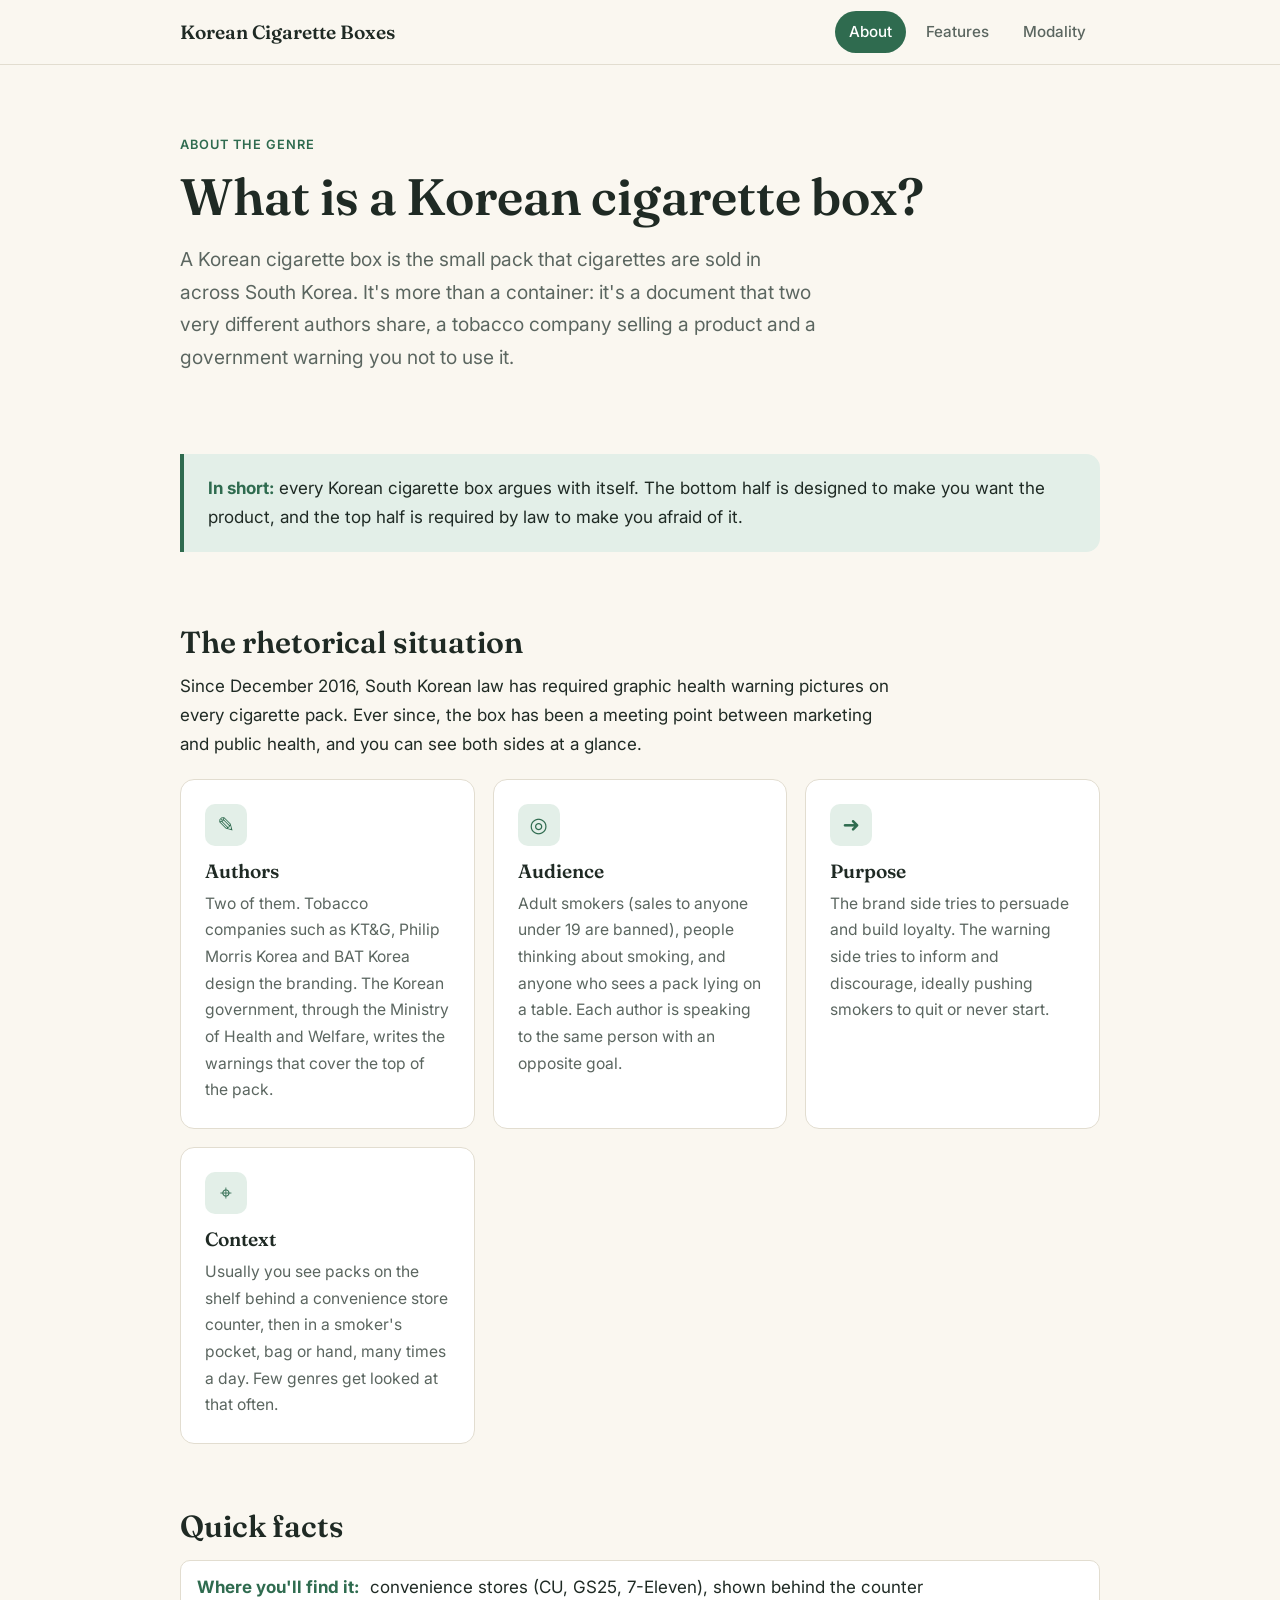
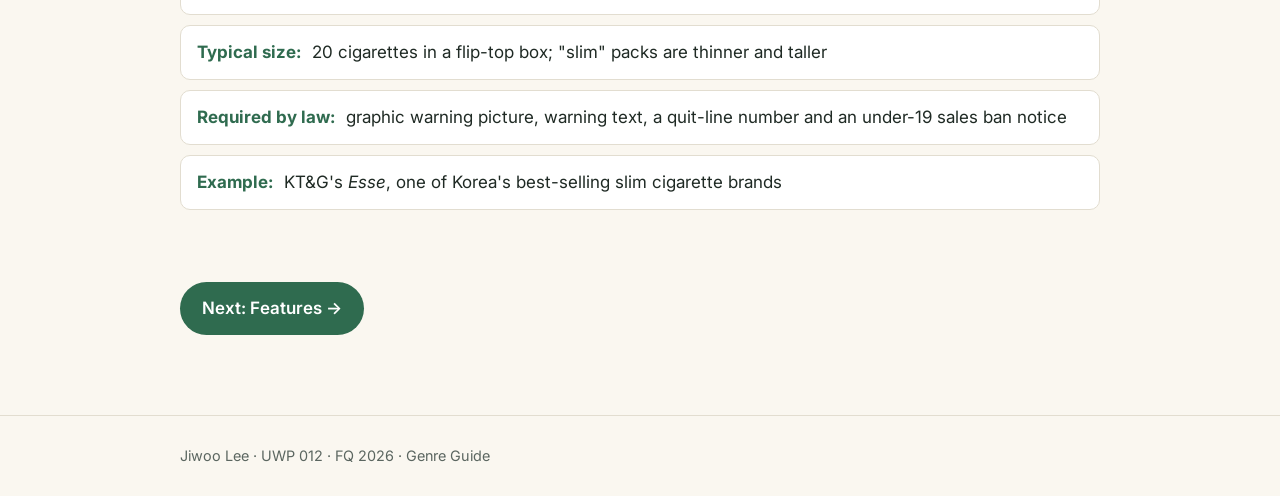
==== index.html @ 539845b2 "Add Korean Cigarette Boxes genre guide (About, Features, Modality) Co-Authored-By: Claude Opus 5.5 <" ====
<!DOCTYPE html>
<html lang="en">
<head>
  <meta charset="UTF-8">
  <meta name="viewport" content="width=device-width, initial-scale=1.0">
  <title>About | Korean Cigarette Boxes Genre Guide</title>
  <link rel="preconnect" href="https://fonts.googleapis.com">
  <link rel="preconnect" href="https://fonts.gstatic.com" crossorigin>
  <link href="https://fonts.googleapis.com/css2?family=Fraunces:opsz,wght@9..144,600&family=Inter:wght@400;500;600&display=swap" rel="stylesheet">
  <link rel="stylesheet" href="styles.css">
</head>
<body>
  <header class="site-header">
    <nav class="container nav">
      <a class="brand" href="index.html">Korean Cigarette Boxes</a>
      <ul class="nav-links">
        <li><a href="index.html" aria-current="page">About</a></li>
        <li><a href="features.html">Features</a></li>
        <li><a href="modality.html">Modality</a></li>
      </ul>
    </nav>
  </header>

  <main>
    <section class="page-hero">
      <div class="container">
        <span class="eyebrow">About the genre</span>
        <h1>What is a Korean cigarette box?</h1>
        <p class="lead">A Korean cigarette box is the small pack that cigarettes are sold in across South Korea. It's more than a container: it's a document that two very different authors share, a tobacco company selling a product and a government warning you not to use it.</p>
      </div>
    </section>

    <section class="section">
      <div class="container">
        <div class="callout">
          <strong>In short:</strong> every Korean cigarette box argues with itself. The bottom half is designed to make you want the product, and the top half is required by law to make you afraid of it.
        </div>
      </div>
    </section>

    <section class="section">
      <div class="container">
        <h2>The rhetorical situation</h2>
        <p>Since December 2016, South Korean law has required graphic health warning pictures on every cigarette pack. Ever since, the box has been a meeting point between marketing and public health, and you can see both sides at a glance.</p>
        <div class="grid">
          <article class="card">
            <div class="icon">✎</div>
            <h3>Authors</h3>
            <p>Two of them. Tobacco companies such as KT&amp;G, Philip Morris Korea and BAT Korea design the branding. The Korean government, through the Ministry of Health and Welfare, writes the warnings that cover the top of the pack.</p>
          </article>
          <article class="card">
            <div class="icon">◎</div>
            <h3>Audience</h3>
            <p>Adult smokers (sales to anyone under 19 are banned), people thinking about smoking, and anyone who sees a pack lying on a table. Each author is speaking to the same person with an opposite goal.</p>
          </article>
          <article class="card">
            <div class="icon">➜</div>
            <h3>Purpose</h3>
            <p>The brand side tries to persuade and build loyalty. The warning side tries to inform and discourage, ideally pushing smokers to quit or never start.</p>
          </article>
          <article class="card">
            <div class="icon">⌖</div>
            <h3>Context</h3>
            <p>Usually you see packs on the shelf behind a convenience store counter, then in a smoker's pocket, bag or hand, many times a day. Few genres get looked at that often.</p>
          </article>
        </div>
      </div>
    </section>

    <section class="section">
      <div class="container">
        <h2>Quick facts</h2>
        <ul class="facts">
          <li><strong>Where you'll find it:</strong> convenience stores (CU, GS25, 7-Eleven), shown behind the counter</li>
          <li><strong>Typical size:</strong> 20 cigarettes in a flip-top box; "slim" packs are thinner and taller</li>
          <li><strong>Required by law:</strong> graphic warning picture, warning text, a quit-line number and an under-19 sales ban notice</li>
          <li><strong>Example:</strong> KT&amp;G's <em>Esse</em>, one of Korea's best-selling slim cigarette brands</li>
        </ul>
      </div>
    </section>

    <section class="section">
      <div class="container">
        <a class="next" href="features.html">Next: Features →</a>
      </div>
    </section>
  </main>

  <footer class="site-footer">
    <div class="container">
      <p>Jiwoo Lee · UWP 012 · FQ 2026 · Genre Guide</p>
    </div>
  </footer>
</body>
</html>
---- styles.css ----
/* ===== Genre Guide — shared styles ===== */
:root {
  --paper: #faf7f0;
  --surface: #ffffff;
  --ink: #1f2a24;
  --muted: #5b6660;
  --accent: #2f6b4f;
  --accent-soft: #e3efe8;
  --line: #e2ddd0;
  --radius: 14px;
  --max: 960px;
  --font-head: "Fraunces", Georgia, serif;
  --font-body: "Inter", system-ui, -apple-system, sans-serif;
}

* { box-sizing: border-box; margin: 0; padding: 0; }

html { scroll-behavior: smooth; }

body {
  background: var(--paper);
  color: var(--ink);
  font-family: var(--font-body);
  font-size: 1.0625rem;
  line-height: 1.7;
}

img { max-width: 100%; display: block; }
a { color: var(--accent); }

.container {
  width: 100%;
  max-width: var(--max);
  margin: 0 auto;
  padding: 0 20px;
}

/* ----- Header / nav ----- */
.site-header {
  position: sticky;
  top: 0;
  z-index: 10;
  background: rgba(250, 247, 240, 0.92);
  backdrop-filter: blur(8px);
  border-bottom: 1px solid var(--line);
}

.nav {
  display: flex;
  align-items: center;
  justify-content: space-between;
  gap: 16px;
  min-height: 64px;
}

.brand {
  font-family: var(--font-head);
  font-weight: 600;
  font-size: 1.2rem;
  color: var(--ink);
  text-decoration: none;
}

.nav-links {
  display: flex;
  gap: 6px;
  list-style: none;
}

.nav-links a {
  display: block;
  padding: 8px 14px;
  border-radius: 999px;
  color: var(--muted);
  text-decoration: none;
  font-weight: 500;
  font-size: 0.95rem;
}

.nav-links a:hover { color: var(--ink); background: var(--accent-soft); }

.nav-links a[aria-current="page"] {
  color: #fff;
  background: var(--accent);
}

/* ----- Page hero ----- */
.page-hero {
  padding: 64px 0 40px;
}

.eyebrow {
  display: inline-block;
  font-size: 0.8rem;
  font-weight: 600;
  letter-spacing: 0.08em;
  text-transform: uppercase;
  color: var(--accent);
  margin-bottom: 10px;
}

h1, h2, h3 {
  font-family: var(--font-head);
  line-height: 1.2;
  font-weight: 600;
}

h1 { font-size: clamp(2.2rem, 5vw, 3.2rem); margin-bottom: 16px; }
h2 { font-size: clamp(1.5rem, 3vw, 1.9rem); margin-bottom: 12px; }
h3 { font-size: 1.2rem; margin-bottom: 8px; }

.lead {
  font-size: 1.2rem;
  color: var(--muted);
  max-width: 640px;
}

/* ----- Sections ----- */
.section { padding: 32px 0; }
.section p + p { margin-top: 12px; }
.section > .container > p { max-width: 720px; }

/* Key-takeaway callout */
.callout {
  background: var(--accent-soft);
  border-left: 4px solid var(--accent);
  border-radius: 0 var(--radius) var(--radius) 0;
  padding: 20px 24px;
  margin: 8px 0;
}

.callout strong { color: var(--accent); }

/* Card grid */
.grid {
  display: grid;
  grid-template-columns: repeat(auto-fit, minmax(240px, 1fr));
  gap: 18px;
  margin-top: 20px;
}

.card {
  background: var(--surface);
  border: 1px solid var(--line);
  border-radius: var(--radius);
  padding: 24px;
}

.card .icon {
  width: 42px;
  height: 42px;
  border-radius: 10px;
  background: var(--accent-soft);
  color: var(--accent);
  display: grid;
  place-items: center;
  font-size: 1.3rem;
  margin-bottom: 14px;
}

.card p { color: var(--muted); font-size: 0.98rem; }

/* Quick-facts list */
.facts {
  list-style: none;
  display: grid;
  gap: 10px;
  margin-top: 16px;
}

.facts li {
  background: var(--surface);
  border: 1px solid var(--line);
  border-radius: 10px;
  padding: 12px 16px;
}

.facts li strong { color: var(--accent); margin-right: 6px; }

/* Next-page link */
.next {
  display: inline-flex;
  align-items: center;
  gap: 8px;
  margin-top: 8px;
  padding: 12px 22px;
  border-radius: 999px;
  background: var(--accent);
  color: #fff;
  text-decoration: none;
  font-weight: 600;
}

.next:hover { filter: brightness(1.1); }

/* ----- Footer ----- */
.site-footer {
  margin-top: 48px;
  border-top: 1px solid var(--line);
  padding: 28px 0;
  color: var(--muted);
  font-size: 0.9rem;
}

/* ----- Mobile ----- */
@media (max-width: 600px) {
  .nav { flex-direction: column; align-items: flex-start; padding: 12px 0; gap: 8px; }
  .nav-links a { padding: 6px 12px; }
  .page-hero { padding: 40px 0 24px; }
}
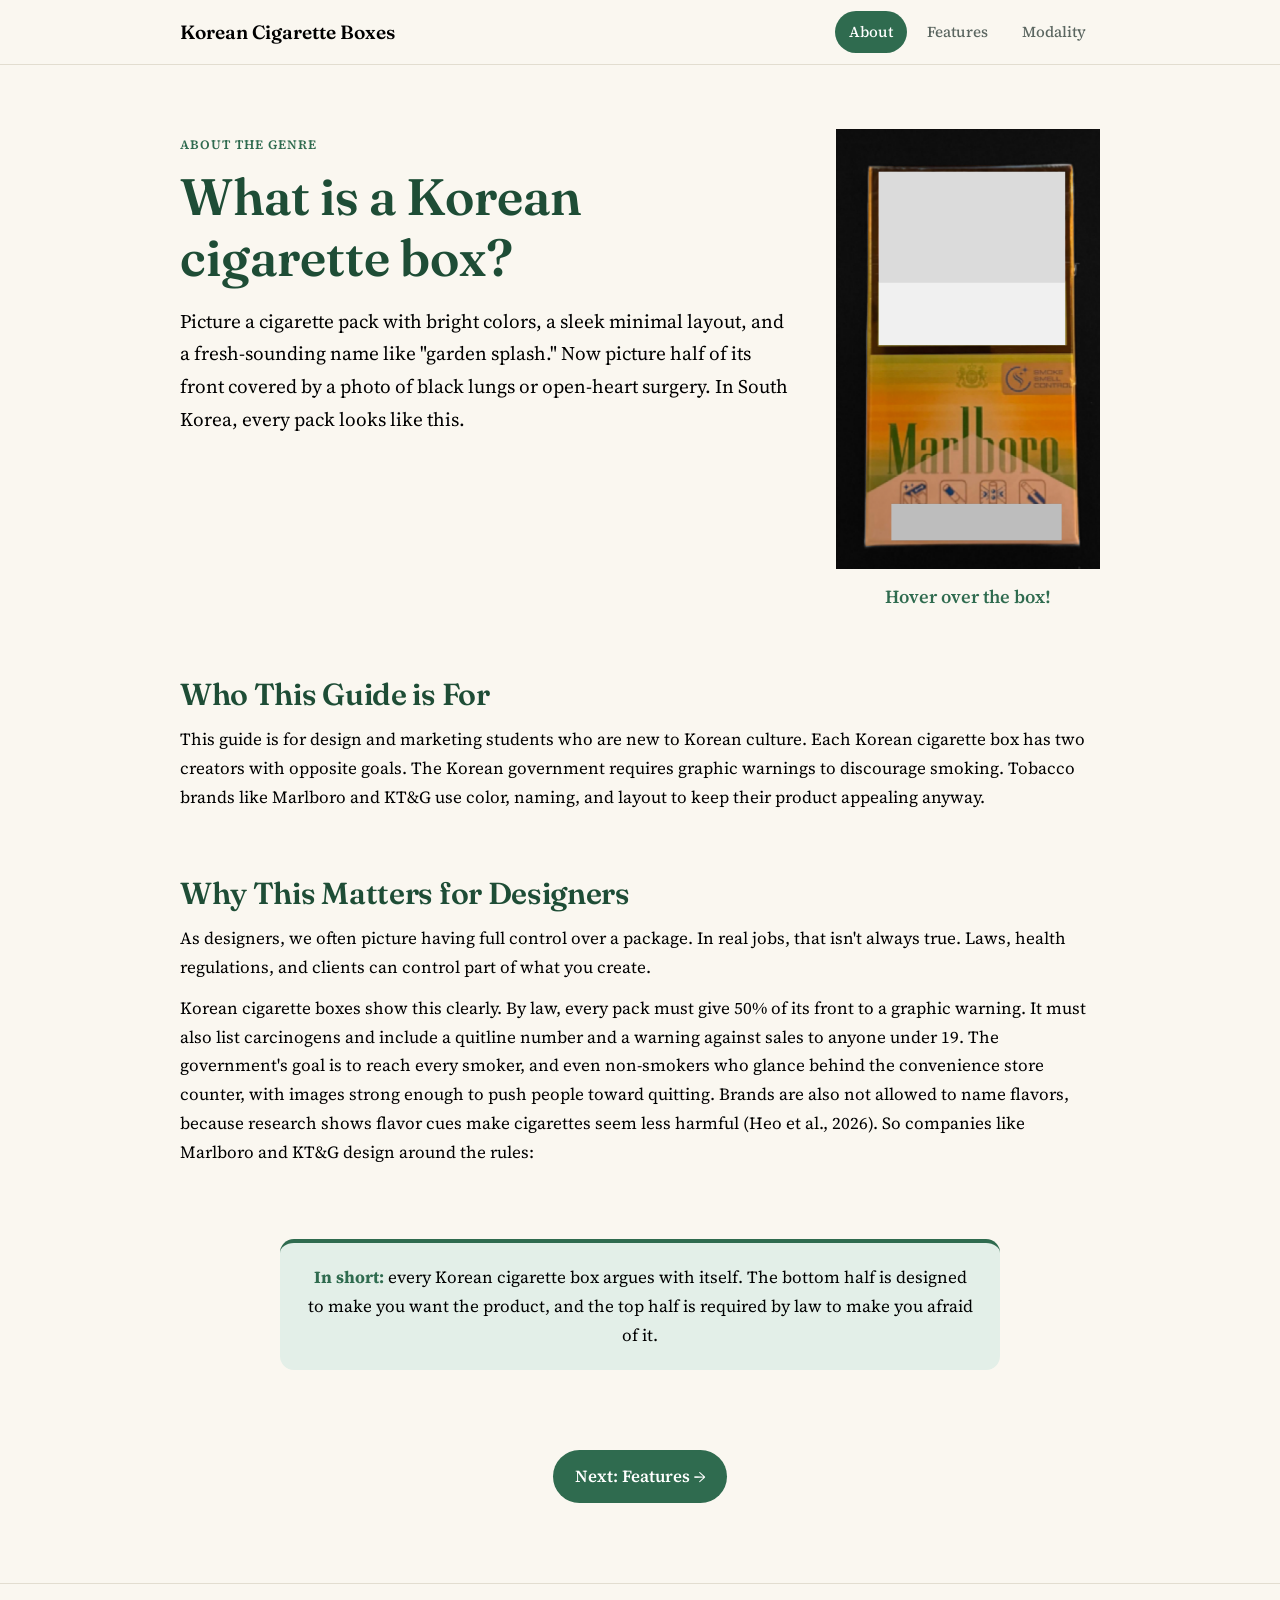
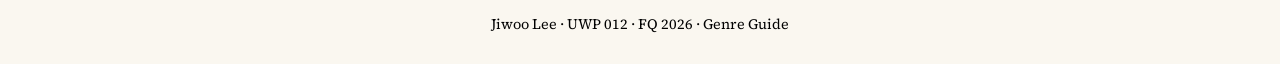
==== commit 2de85b2d: "Redesign home page with interactive cigarette box and new intro copy - Add intro, "Who This Guide is" ====
--- a/index.html
+++ b/index.html
@@ -6,7 +6,7 @@
   <title>About | Korean Cigarette Boxes Genre Guide</title>
   <link rel="preconnect" href="https://fonts.googleapis.com">
   <link rel="preconnect" href="https://fonts.gstatic.com" crossorigin>
-  <link href="https://fonts.googleapis.com/css2?family=Fraunces:opsz,wght@9..144,600&family=Inter:wght@400;500;600&display=swap" rel="stylesheet">
+  <link href="https://fonts.googleapis.com/css2?family=Fraunces:opsz,wght@9..144,600&family=Source+Serif+4:opsz,wght@8..60,400;8..60,600&display=swap" rel="stylesheet">
   <link rel="stylesheet" href="styles.css">
 </head>
 <body>
@@ -23,10 +23,37 @@
 
   <main>
     <section class="page-hero">
+      <div class="container hero-left hero-split">
+        <div class="hero-text">
+          <span class="eyebrow">About the genre</span>
+          <h1 class="text-left narrow">What is a Korean cigarette box?</h1>
+          <p class="lead text-left">Picture a cigarette pack with bright colors, a sleek minimal layout, and a fresh-sounding name like "garden splash." Now picture half of its front covered by a photo of black lungs or open-heart surgery. In South Korea, every pack looks like this.</p>
+        </div>
+        <div class="reveal-wrap">
+        <figure class="reveal">
+          <img class="reveal-base" src="images/blank-cigarette-box.png" alt="Black-and-white photo of a Marlboro cigarette pack with its warning image, warning text and bottom text left blank. Hover over a blank area to reveal the original." width="1439" height="2402">
+          <img class="reveal-spot spot-box" src="images/original-cigarette-box.png" alt="The pack's original color design: a green and orange Marlboro box with a dark border around the warning" tabindex="0">
+          <img class="reveal-spot spot-graphic" src="images/original-cigarette-box.png" alt="Graphic warning photo: a baby being bottle-fed a bottle full of cigarette butts" tabindex="0">
+          <img class="reveal-spot spot-warning" src="images/original-cigarette-box.png" alt="Korean warning text: sale to minors under 19 prohibited; tobacco smoke contains carcinogens naphthylamine, nickel, benzene, vinyl chloride, arsenic and cadmium; quitline 1544-9030" tabindex="0">
+          <img class="reveal-spot spot-bottom" src="images/original-cigarette-box.png" alt="Original Korean text describing the pack's smell-control features" tabindex="0">
+        </figure>
+        <p class="reveal-hint">Hover over the box!</p>
+        </div>
+      </div>
+    </section>
+
+    <section class="section">
       <div class="container">
-        <span class="eyebrow">About the genre</span>
-        <h1>What is a Korean cigarette box?</h1>
-        <p class="lead">A Korean cigarette box is the small pack that cigarettes are sold in across South Korea. It's more than a container: it's a document that two very different authors share, a tobacco company selling a product and a government warning you not to use it.</p>
+        <h2>Who This Guide is For</h2>
+        <p>This guide is for design and marketing students who are new to Korean culture. Each Korean cigarette box has two creators with opposite goals. The Korean government requires graphic warnings to discourage smoking. Tobacco brands like Marlboro and KT&amp;G use color, naming, and layout to keep their product appealing anyway.</p>
+      </div>
+    </section>
+
+    <section class="section">
+      <div class="container">
+        <h2>Why This Matters for Designers</h2>
+        <p>As designers, we often picture having full control over a package. In real jobs, that isn't always true. Laws, health regulations, and clients can control part of what you create.</p>
+        <p>Korean cigarette boxes show this clearly. By law, every pack must give 50% of its front to a graphic warning. It must also list carcinogens and include a quitline number and a warning against sales to anyone under 19. The government's goal is to reach every smoker, and even non-smokers who glance behind the convenience store counter, with images strong enough to push people toward quitting. Brands are also not allowed to name flavors, because research shows flavor cues make cigarettes seem less harmful (Heo et al., 2026). So companies like Marlboro and KT&amp;G design around the rules:</p>
       </div>
     </section>
 
@@ -35,47 +62,6 @@
         <div class="callout">
           <strong>In short:</strong> every Korean cigarette box argues with itself. The bottom half is designed to make you want the product, and the top half is required by law to make you afraid of it.
         </div>
-      </div>
-    </section>
-
-    <section class="section">
-      <div class="container">
-        <h2>The rhetorical situation</h2>
-        <p>Since December 2016, South Korean law has required graphic health warning pictures on every cigarette pack. Ever since, the box has been a meeting point between marketing and public health, and you can see both sides at a glance.</p>
-        <div class="grid">
-          <article class="card">
-            <div class="icon">✎</div>
-            <h3>Authors</h3>
-            <p>Two of them. Tobacco companies such as KT&amp;G, Philip Morris Korea and BAT Korea design the branding. The Korean government, through the Ministry of Health and Welfare, writes the warnings that cover the top of the pack.</p>
-          </article>
-          <article class="card">
-            <div class="icon">◎</div>
-            <h3>Audience</h3>
-            <p>Adult smokers (sales to anyone under 19 are banned), people thinking about smoking, and anyone who sees a pack lying on a table. Each author is speaking to the same person with an opposite goal.</p>
-          </article>
-          <article class="card">
-            <div class="icon">➜</div>
-            <h3>Purpose</h3>
-            <p>The brand side tries to persuade and build loyalty. The warning side tries to inform and discourage, ideally pushing smokers to quit or never start.</p>
-          </article>
-          <article class="card">
-            <div class="icon">⌖</div>
-            <h3>Context</h3>
-            <p>Usually you see packs on the shelf behind a convenience store counter, then in a smoker's pocket, bag or hand, many times a day. Few genres get looked at that often.</p>
-          </article>
-        </div>
-      </div>
-    </section>
-
-    <section class="section">
-      <div class="container">
-        <h2>Quick facts</h2>
-        <ul class="facts">
-          <li><strong>Where you'll find it:</strong> convenience stores (CU, GS25, 7-Eleven), shown behind the counter</li>
-          <li><strong>Typical size:</strong> 20 cigarettes in a flip-top box; "slim" packs are thinner and taller</li>
-          <li><strong>Required by law:</strong> graphic warning picture, warning text, a quit-line number and an under-19 sales ban notice</li>
-          <li><strong>Example:</strong> KT&amp;G's <em>Esse</em>, one of Korea's best-selling slim cigarette brands</li>
-        </ul>
       </div>
     </section>
 
@@ -91,5 +77,94 @@
       <p>Jiwoo Lee · UWP 012 · FQ 2026 · Genre Guide</p>
     </div>
   </footer>
+
+  <!-- Pretend cursor: browsers can't move the real mouse, so this one glides to the box -->
+  <svg class="ghost-cursor" viewBox="0 0 24 24" aria-hidden="true">
+    <path d="M4 2 L4 20 L9 15.5 L12.5 22.5 L15.5 21 L12 14 L19 14 Z" fill="#000" stroke="#fff" stroke-width="1.5" stroke-linejoin="round"/>
+  </svg>
+
+  <script>
+    (function () {
+      var heroText = document.querySelector('.hero-text');
+      var reveal = document.querySelector('.reveal');
+      var cursor = document.querySelector('.ghost-cursor');
+      if (!heroText || !reveal || !cursor) return;
+
+      // ---- Idle auto-tour: light up each part of the box, top to bottom, ~1s each ----
+      var tour = ['.spot-graphic', '.spot-warning', '.spot-box', '.spot-bottom']
+        .map(function (s) { return reveal.querySelector(s); });
+      var tourStep = 0, tourTimer = null, idleTimer = null;
+      var IDLE_DELAY = 2500; // wait this long after the visitor stops hovering
+
+      function clearTour() { tour.forEach(function (el) { el.classList.remove('auto-on'); }); }
+      function tick() {
+        clearTour();
+        tour[tourStep].classList.add('auto-on');
+        tourStep = (tourStep + 1) % tour.length;
+      }
+      function startTour() {
+        if (tourTimer) return;
+        tourStep = 0;
+        reveal.classList.add('touring');
+        tick();
+        tourTimer = setInterval(tick, 750);
+      }
+      function stopTour() {
+        clearInterval(tourTimer); tourTimer = null;
+        clearTimeout(idleTimer); idleTimer = null;
+        reveal.classList.remove('touring');
+        clearTour();
+      }
+      function resumeTourLater(ms) {
+        clearTimeout(idleTimer);
+        idleTimer = setTimeout(startTour, ms || IDLE_DELAY);
+      }
+
+      // A real hover, tap or keyboard focus takes over from the tour
+      reveal.addEventListener('mouseenter', stopTour);
+      reveal.addEventListener('mouseleave', function () { resumeTourLater(); });
+      reveal.addEventListener('touchstart', function () { stopTour(); resumeTourLater(6000); }, { passive: true });
+      reveal.addEventListener('focusin', stopTour);
+      reveal.addEventListener('focusout', function () { resumeTourLater(); });
+
+      startTour();
+
+      // ---- Click the intro text: pretend cursor glides to the graphic photo ----
+      var timers = [];
+      function later(fn, ms) { timers.push(setTimeout(fn, ms)); }
+      function moveTo(x, y) { cursor.style.transform = 'translate(' + x + 'px,' + y + 'px)'; }
+
+      heroText.addEventListener('click', function (e) {
+        timers.forEach(clearTimeout); timers = [];
+        reveal.classList.remove('is-forced');
+        stopTour();
+
+        // If the box is off screen (e.g. on phones), scroll it into view first
+        var r = reveal.getBoundingClientRect();
+        var offscreen = r.top < 0 || r.bottom > window.innerHeight;
+        if (offscreen) reveal.scrollIntoView({ behavior: 'smooth', block: 'center' });
+
+        // Start the pretend cursor where the visitor clicked
+        cursor.style.transition = 'none';
+        moveTo(e.clientX, e.clientY);
+        cursor.getBoundingClientRect(); // apply the start position before animating
+        cursor.style.transition = '';
+        cursor.classList.add('is-visible');
+
+        later(function () {
+          // Center of the graphic photo area (same Figma numbers as the CSS clip)
+          var b = reveal.getBoundingClientRect();
+          moveTo(b.left + b.width * 0.5144, b.top + b.height * 0.2228);
+        }, offscreen ? 550 : 120);
+
+        later(function () { reveal.classList.add('is-forced'); }, offscreen ? 1450 : 1020);
+        later(function () { cursor.classList.remove('is-visible'); }, offscreen ? 2600 : 2200);
+        later(function () {
+          reveal.classList.remove('is-forced');
+          if (!reveal.matches(':hover')) resumeTourLater();
+        }, offscreen ? 4600 : 4200);
+      });
+    })();
+  </script>
 </body>
 </html>
--- a/styles.css
+++ b/styles.css
@@ -2,15 +2,17 @@
 :root {
   --paper: #faf7f0;
   --surface: #ffffff;
-  --ink: #1f2a24;
+  --ink: #000000;
   --muted: #5b6660;
   --accent: #2f6b4f;
+  --heading: #1e4d36;
   --accent-soft: #e3efe8;
   --line: #e2ddd0;
   --radius: 14px;
   --max: 960px;
   --font-head: "Fraunces", Georgia, serif;
-  --font-body: "Inter", system-ui, -apple-system, sans-serif;
+  --font-body: "Source Serif 4", Georgia, serif;
+  --font-sub: "Helvetica Neue", Helvetica, Arial, sans-serif;
 }
 
 * { box-sizing: border-box; margin: 0; padding: 0; }
@@ -103,6 +105,14 @@
   font-family: var(--font-head);
   line-height: 1.2;
   font-weight: 600;
+  color: var(--heading);
+}
+
+/* Subsection headings: Fraunces, same as page titles */
+h2, h3 {
+  font-family: var(--font-head);
+  font-weight: 600;
+  letter-spacing: -0.01em;
 }
 
 h1 { font-size: clamp(2.2rem, 5vw, 3.2rem); margin-bottom: 16px; }
@@ -111,7 +121,7 @@
 
 .lead {
   font-size: 1.2rem;
-  color: var(--muted);
+  color: var(--ink);
   max-width: 640px;
 }
 
@@ -158,7 +168,7 @@
   margin-bottom: 14px;
 }
 
-.card p { color: var(--muted); font-size: 0.98rem; }
+.card p { color: var(--ink); font-size: 0.98rem; }
 
 /* Quick-facts list */
 .facts {
@@ -198,13 +208,176 @@
   margin-top: 48px;
   border-top: 1px solid var(--line);
   padding: 28px 0;
-  color: var(--muted);
+  color: var(--ink);
   font-size: 0.9rem;
+}
+
+/* ----- Centered layout ----- */
+main, .site-footer { text-align: center; }
+
+/* Top bar: name on the left, links on the right */
+.nav-links { flex-wrap: wrap; justify-content: flex-end; }
+
+.lead,
+.section > .container > p { margin-left: auto; margin-right: auto; }
+
+.card .icon { margin-left: auto; margin-right: auto; }
+
+.facts { max-width: 640px; margin-left: auto; margin-right: auto; }
+
+.callout {
+  border-left: none;
+  border-top: 4px solid var(--accent);
+  border-radius: var(--radius);
+  max-width: 720px;
+  margin-left: auto;
+  margin-right: auto;
+}
+
+/* Section headings + paragraphs: span the full content width, text left-aligned,
+   lined up with the left edge of the opening section */
+.section > .container > h2,
+.section > .container > p {
+  max-width: none;
+  margin-left: 0;
+  margin-right: 0;
+  text-align: left;
+}
+
+/* Even vertical rhythm: hero → section gap matches section → section gap (64px) */
+.page-hero { padding-bottom: 32px; }
+
+/* Left-aligned text inside a centered block */
+.text-left { text-align: left; }
+.narrow { max-width: 640px; margin-left: auto; margin-right: auto; }
+
+/* Hero block pinned to the left edge of the content area */
+.hero-left { text-align: left; }
+.hero-left .lead,
+.hero-left .narrow { margin-left: 0; }
+
+/* Hero with text on the left, image on the right */
+.hero-split {
+  display: grid;
+  grid-template-columns: 1fr auto;
+  align-items: start;
+  gap: 40px;
+}
+
+/* Hover-to-reveal photo: blank B&W pack, original fills in each blank area */
+.reveal {
+  position: relative;
+  height: 440px;
+  aspect-ratio: 1439 / 2402;
+  margin: 0;
+  cursor: pointer;
+}
+
+.reveal img {
+  position: absolute;
+  inset: 0;
+  width: 100%;
+  height: 100%;
+  display: block;
+}
+
+/* Each copy of the original is clipped to one blank area (Figma coordinates
+   on the 1439 x 2402 frame). The clip also limits where it can be hovered. */
+.reveal-spot {
+  opacity: 0;
+  transition: opacity 0.35s ease;
+  outline: none;
+}
+
+.reveal-spot:hover,
+.reveal-spot:focus { opacity: 1; } /* tap on phones, Tab key on keyboards */
+
+.spot-graphic { clip-path: inset(9.66% 13.13% 65.11% 15.98%); }  /* 230,232  1020x606 */
+.spot-warning { clip-path: inset(34.89% 13.13% 50.87% 15.98%); } /* 230,838  1020x342 */
+.spot-bottom  { clip-path: inset(85.18% 14.52% 6.49% 20.85%); }  /* 300,2046 930x200 */
+
+/* The rest of the box (grey brand area + black border): the pack's outline,
+   with the three blank areas cut out as holes so they keep their own hover. */
+.spot-box {
+  clip-path: polygon(evenodd,
+    12.23% 8.49%, 89.65% 7.99%, 92.15% 94.42%, 10.98% 94.75%, 12.23% 8.49%,
+    15.98% 9.66%, 15.98% 49.13%, 86.87% 49.13%, 86.87% 9.66%, 15.98% 9.66%, 12.23% 8.49%,
+    20.85% 85.18%, 20.85% 93.51%, 85.48% 93.51%, 85.48% 85.18%, 20.85% 85.18%, 12.23% 8.49%);
+}
+
+.reveal-hint {
+  margin-top: 12px;
+  font-size: 1.15rem;
+  font-weight: 600;
+  color: var(--accent);
+  text-align: center;
+  /* Glossy shine: a light band sweeps across the text now and then */
+  background: linear-gradient(110deg,
+    var(--accent) 0%, var(--accent) 42%,
+    #d9f7e6 50%,
+    var(--accent) 58%, var(--accent) 100%);
+  background-size: 250% 100%;
+  background-position: 0 0;
+  -webkit-background-clip: text;
+  background-clip: text;
+  -webkit-text-fill-color: transparent;
+  animation: hint-shine 6s ease-in-out infinite;
+}
+
+/* Slow sweep takes ~3.3s, then the text rests before the next shine */
+@keyframes hint-shine {
+  0%        { background-position: 100% 0; }
+  55%, 100% { background-position: 0 0; }
+}
+
+/* Clicking the intro text sends a pretend cursor to the graphic photo */
+.hero-text { cursor: pointer; }
+
+.reveal.is-forced .spot-graphic { opacity: 1; }
+
+/* Idle auto-tour highlights one part at a time */
+.reveal-spot.auto-on { opacity: 1; }
+
+/* During the tour, long overlapping crossfades so parts blend into each other */
+.reveal-spot { will-change: opacity; }
+.reveal.touring .reveal-spot {
+  transition: opacity 0.65s cubic-bezier(0.45, 0, 0.55, 1);
+}
+
+.ghost-cursor {
+  position: fixed;
+  left: 0;
+  top: 0;
+  width: 26px;
+  height: 26px;
+  pointer-events: none;
+  z-index: 100;
+  opacity: 0;
+  transition: transform 0.9s cubic-bezier(0.65, 0, 0.35, 1), opacity 0.2s ease;
+  filter: drop-shadow(0 2px 3px rgba(0, 0, 0, 0.35));
+}
+
+.ghost-cursor.is-visible { opacity: 1; }
+
+@media (prefers-reduced-motion: reduce) {
+  .reveal-hint { animation: none; }
+  .ghost-cursor { transition: opacity 0.2s ease; }
+}
+
+@media (hover: none) {
+  .reveal-hint { font-size: 0; }
+  .reveal-hint::before { content: "Tap the box!"; font-size: 1.15rem; }
+}
+
+@media (max-width: 760px) {
+  .hero-split { grid-template-columns: 1fr; gap: 24px; }
+  .reveal { height: 340px; margin: 0 auto; }
 }
 
 /* ----- Mobile ----- */
 @media (max-width: 600px) {
-  .nav { flex-direction: column; align-items: flex-start; padding: 12px 0; gap: 8px; }
+  .nav { flex-direction: column; padding: 12px 0; gap: 8px; }
+  .nav-links { justify-content: center; }
   .nav-links a { padding: 6px 12px; }
   .page-hero { padding: 40px 0 24px; }
 }
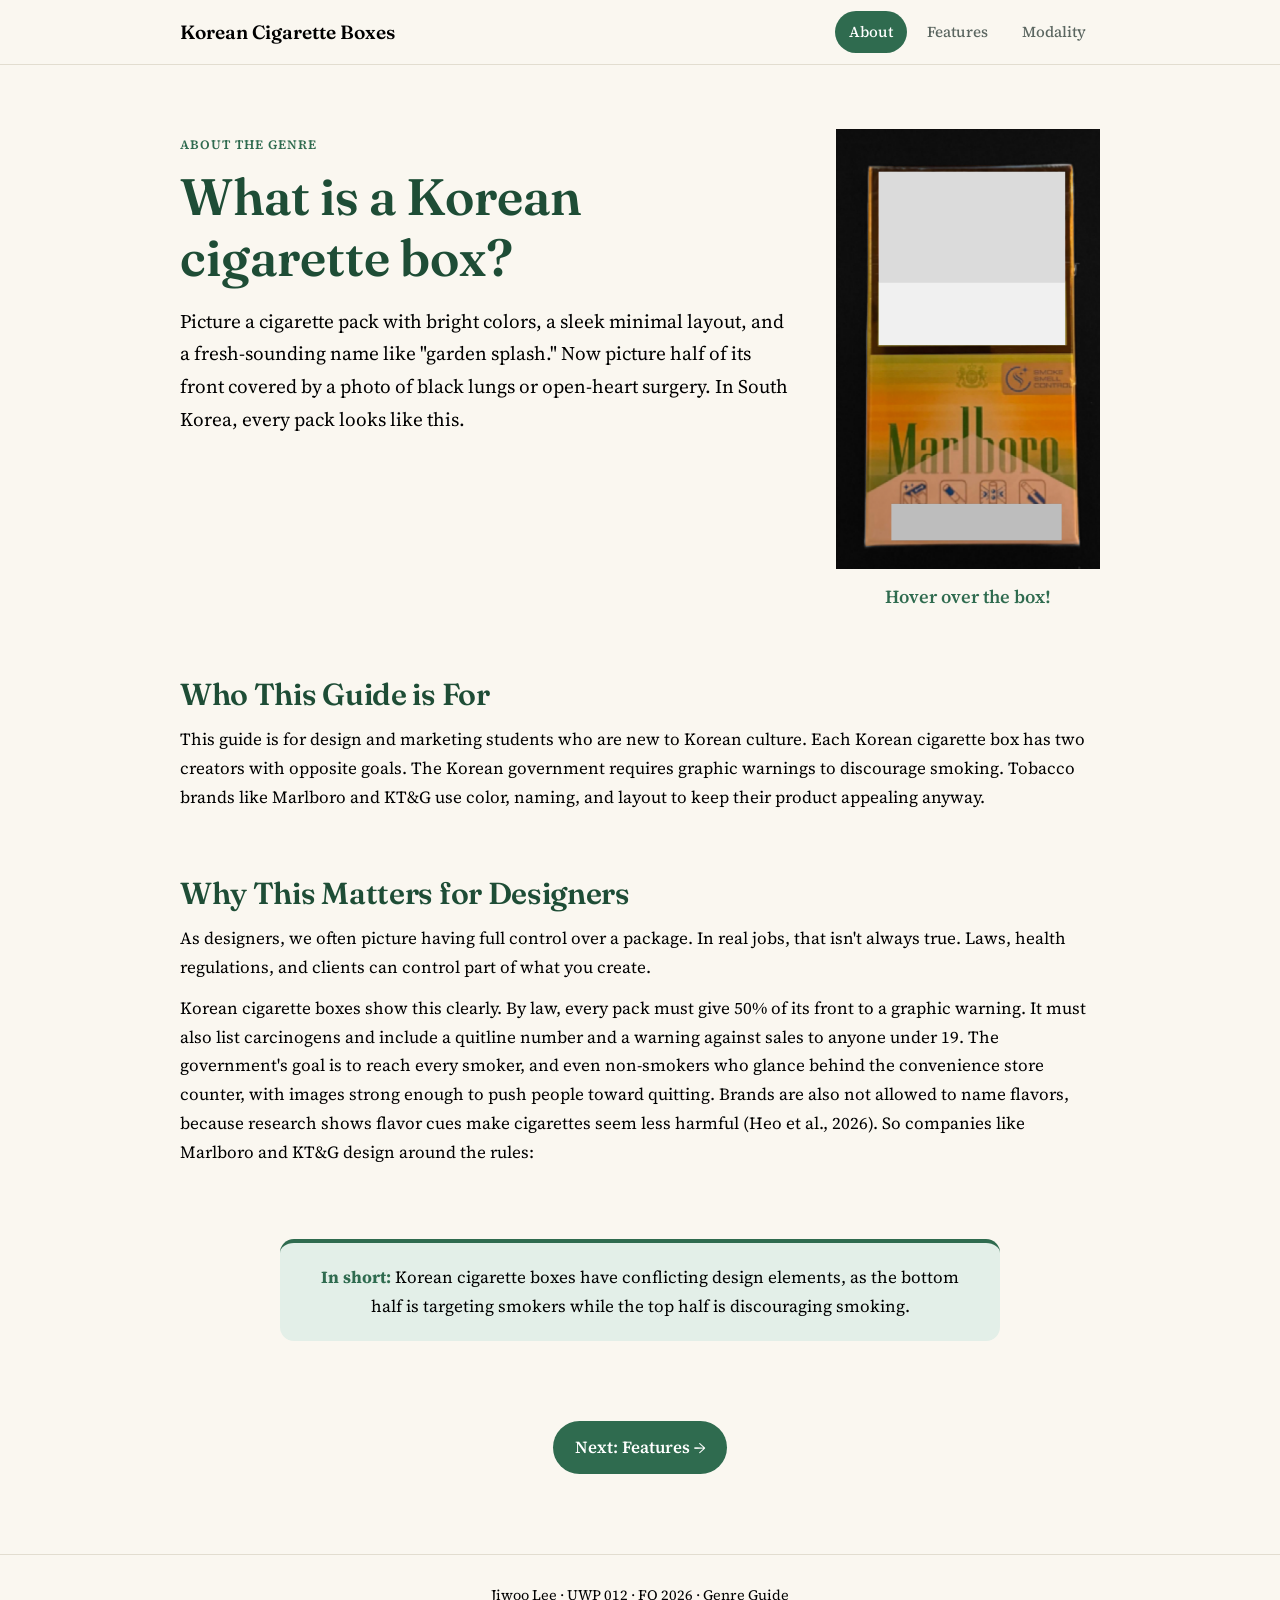
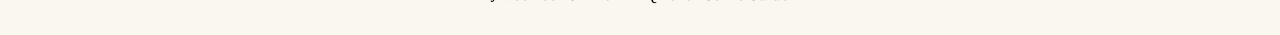
==== commit 07e685cd: "Rewrite the In short callout on the home page Co-Authored-By: Claude Opus 5.5 <noreply@anthropic.com" ====
--- a/index.html
+++ b/index.html
@@ -7,7 +7,7 @@
   <link rel="preconnect" href="https://fonts.googleapis.com">
   <link rel="preconnect" href="https://fonts.gstatic.com" crossorigin>
   <link href="https://fonts.googleapis.com/css2?family=Fraunces:opsz,wght@9..144,600&family=Source+Serif+4:opsz,wght@8..60,400;8..60,600&display=swap" rel="stylesheet">
-  <link rel="stylesheet" href="styles.css">
+  <link rel="stylesheet" href="styles.css?v=3">
 </head>
 <body>
   <header class="site-header">
@@ -60,7 +60,7 @@
     <section class="section">
       <div class="container">
         <div class="callout">
-          <strong>In short:</strong> every Korean cigarette box argues with itself. The bottom half is designed to make you want the product, and the top half is required by law to make you afraid of it.
+          <strong>In short:</strong> Korean cigarette boxes have conflicting design elements, as the bottom half is targeting smokers while the top half is discouraging smoking.
         </div>
       </div>
     </section>
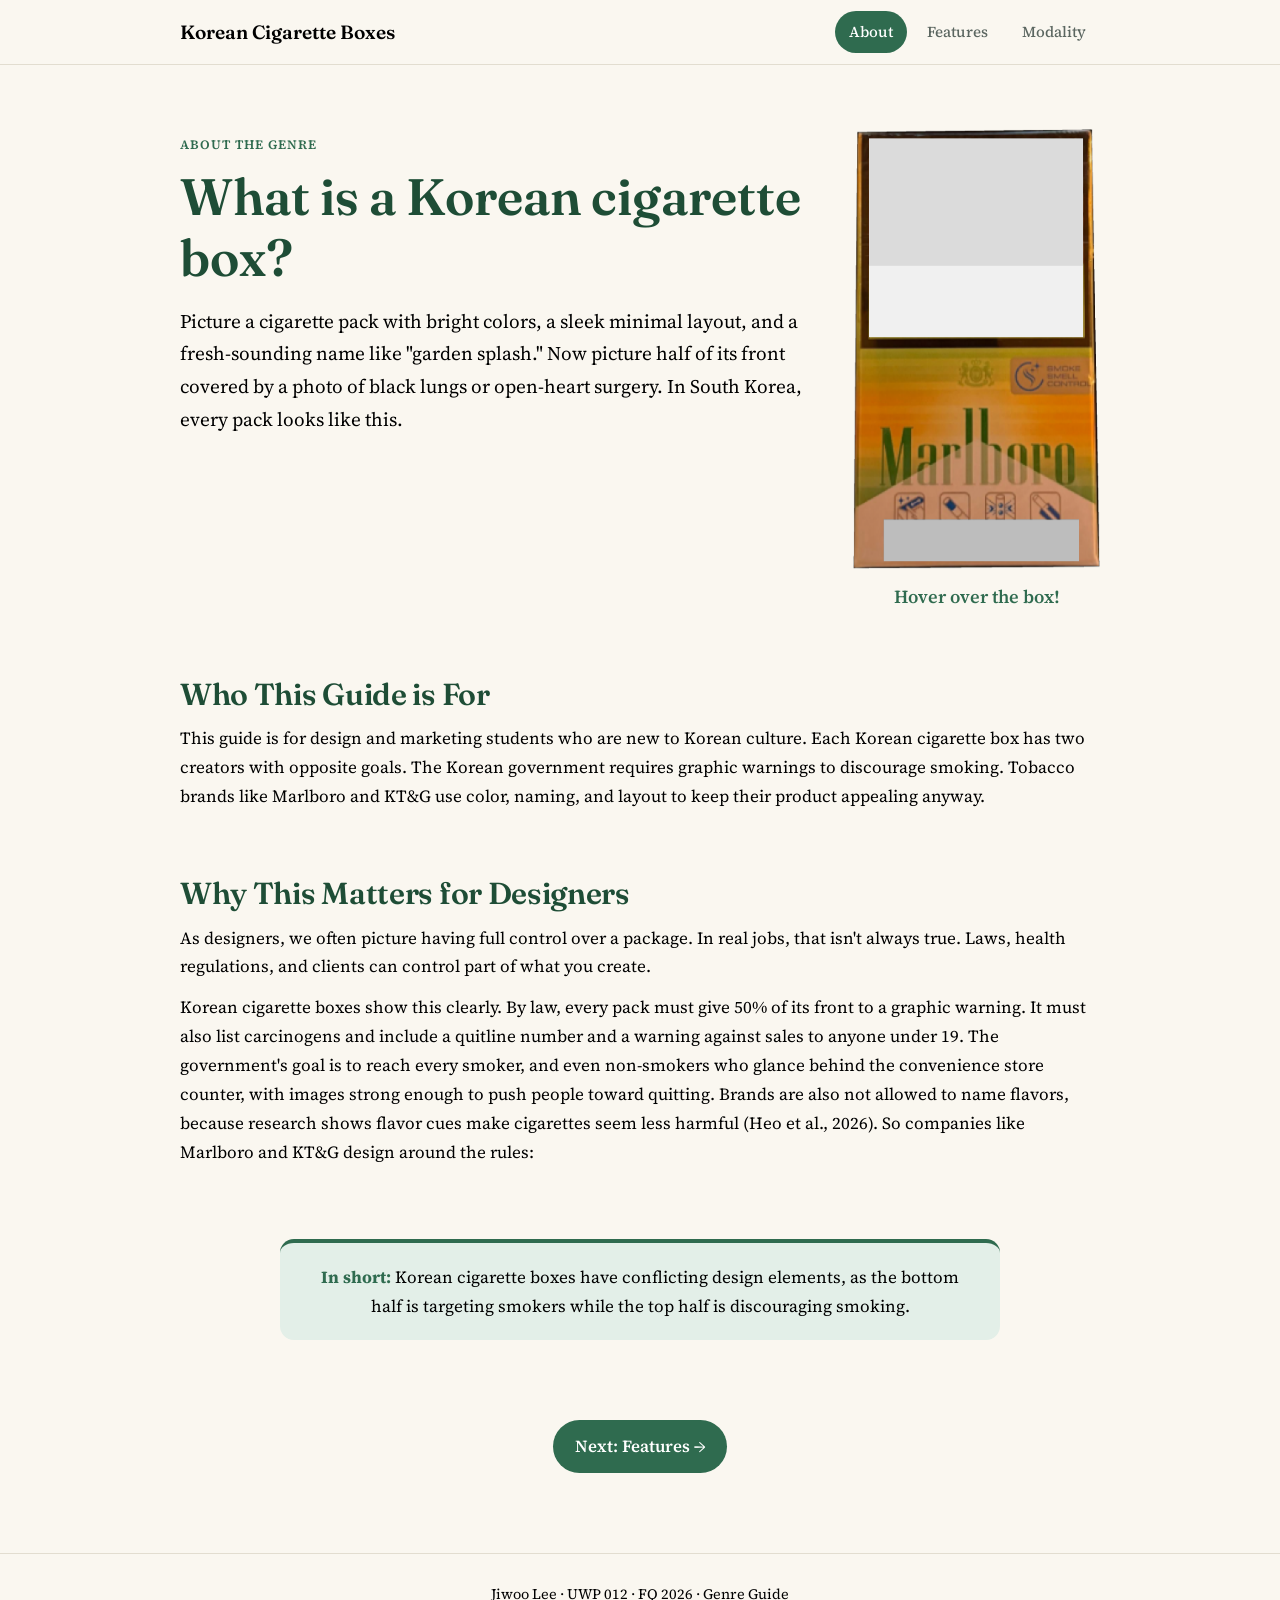
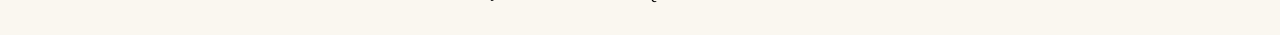
==== commit 28e41aef: "Build out Features and Modality pages with interactive box and new content - Features: interactive c" ====
--- a/index.html
+++ b/index.html
@@ -7,7 +7,7 @@
   <link rel="preconnect" href="https://fonts.googleapis.com">
   <link rel="preconnect" href="https://fonts.gstatic.com" crossorigin>
   <link href="https://fonts.googleapis.com/css2?family=Fraunces:opsz,wght@9..144,600&family=Source+Serif+4:opsz,wght@8..60,400;8..60,600&display=swap" rel="stylesheet">
-  <link rel="stylesheet" href="styles.css?v=3">
+  <link rel="stylesheet" href="styles.css?v=23">
 </head>
 <body>
   <header class="site-header">
@@ -30,12 +30,12 @@
           <p class="lead text-left">Picture a cigarette pack with bright colors, a sleek minimal layout, and a fresh-sounding name like "garden splash." Now picture half of its front covered by a photo of black lungs or open-heart surgery. In South Korea, every pack looks like this.</p>
         </div>
         <div class="reveal-wrap">
-        <figure class="reveal">
-          <img class="reveal-base" src="images/blank-cigarette-box.png" alt="Black-and-white photo of a Marlboro cigarette pack with its warning image, warning text and bottom text left blank. Hover over a blank area to reveal the original." width="1439" height="2402">
-          <img class="reveal-spot spot-box" src="images/original-cigarette-box.png" alt="The pack's original color design: a green and orange Marlboro box with a dark border around the warning" tabindex="0">
-          <img class="reveal-spot spot-graphic" src="images/original-cigarette-box.png" alt="Graphic warning photo: a baby being bottle-fed a bottle full of cigarette butts" tabindex="0">
-          <img class="reveal-spot spot-warning" src="images/original-cigarette-box.png" alt="Korean warning text: sale to minors under 19 prohibited; tobacco smoke contains carcinogens naphthylamine, nickel, benzene, vinyl chloride, arsenic and cadmium; quitline 1544-9030" tabindex="0">
-          <img class="reveal-spot spot-bottom" src="images/original-cigarette-box.png" alt="Original Korean text describing the pack's smell-control features" tabindex="0">
+        <figure class="reveal reveal-cutout home-box">
+          <img class="reveal-base" src="images/blank-cigarette-box-cutout.png" alt="Black-and-white photo of a Marlboro cigarette pack with its warning image, warning text and bottom text left blank. Hover over a blank area to reveal the original." width="1176" height="2093">
+          <img class="reveal-spot spot-box" src="images/original-cigarette-box-cutout.png" alt="The pack's original color design: a green and orange Marlboro box with a dark border around the warning" tabindex="0">
+          <img class="reveal-spot spot-graphic" src="images/original-cigarette-box-cutout.png" alt="Graphic warning photo: a baby being bottle-fed a bottle full of cigarette butts" tabindex="0">
+          <img class="reveal-spot spot-warning" src="images/original-cigarette-box-cutout.png" alt="Korean warning text: sale to minors under 19 prohibited; tobacco smoke contains carcinogens naphthylamine, nickel, benzene, vinyl chloride, arsenic and cadmium; quitline 1544-9030" tabindex="0">
+          <img class="reveal-spot spot-bottom" src="images/original-cigarette-box-cutout.png" alt="Original Korean text describing the pack's smell-control features" tabindex="0">
         </figure>
         <p class="reveal-hint">Hover over the box!</p>
         </div>
@@ -154,7 +154,7 @@
         later(function () {
           // Center of the graphic photo area (same Figma numbers as the CSS clip)
           var b = reveal.getBoundingClientRect();
-          moveTo(b.left + b.width * 0.5144, b.top + b.height * 0.2228);
+          moveTo(b.left + b.width * 0.4983, b.top + b.height * 0.1658);
         }, offscreen ? 550 : 120);
 
         later(function () { reveal.classList.add('is-forced'); }, offscreen ? 1450 : 1020);
--- a/styles.css
+++ b/styles.css
@@ -374,6 +374,174 @@
   .reveal { height: 340px; margin: 0 auto; }
 }
 
+/* Features page: enlarged blank cigarette box */
+/* Box on the left, big click instruction on the right */
+.feature-split {
+  display: grid;
+  grid-template-columns: 1fr 1fr; /* page split in half at the center */
+  align-items: center;
+  gap: 72px;
+}
+
+/* Box hugs the center line from the left; text starts right of center */
+.feature-split .reveal.reveal-cutout {
+  width: 250px;
+  margin: 0;
+  justify-self: end;
+}
+
+.feature-intro {
+  font-family: var(--font-body);
+  font-size: clamp(1.3rem, 2.6vw, 1.8rem);
+  line-height: 1.3;
+  color: var(--ink);
+  text-align: right;
+  justify-self: start; /* hugs the left of its column, next to the box */
+  align-self: start;   /* top lines up with the top of the box */
+  margin: 0;
+  max-width: 340px;
+}
+
+/* Scene and Situation: small subheadings with paragraphs, left-aligned */
+.scene { text-align: left; }
+.scene h3 { margin: 22px 0 6px; }
+.scene h3:first-child { margin-top: 24px; }
+
+/* APA references: hanging indent, space between entries */
+.references {
+  list-style: none;
+  text-align: left;
+  display: grid;
+  gap: 16px;
+  margin-top: 8px;
+}
+
+.references li {
+  padding-left: 2.5em;
+  text-indent: -2.5em; /* hanging indent */
+  overflow-wrap: anywhere; /* long DOIs/URLs wrap on phones */
+}
+
+/* ----- Pop-up card for the clicked part of the box ----- */
+.feature-side {
+  position: relative;
+  align-self: stretch;  /* as tall as the box */
+  justify-self: start;
+  width: 340px;
+  max-width: 100%;
+}
+
+.feature-side .feature-intro { transition: opacity 0.2s ease; }
+.feature-side.popup-open .feature-intro { opacity: 0; pointer-events: none; }
+
+.reveal-spot.is-active { opacity: 1; }
+
+.feature-popup {
+  position: absolute;
+  top: 0;
+  left: 0;
+  width: clamp(340px, 42vw, 480px);
+  min-height: 100%;
+  background: #fff;
+  border: 1px solid var(--line);
+  box-shadow: 0 18px 40px rgba(0, 0, 0, 0.14);
+  padding: 36px 34px;
+  z-index: 5;
+  text-align: left;
+  visibility: hidden;
+  opacity: 0;
+  transform: translateX(-16px) scale(0.96);
+  transform-origin: left center;
+}
+
+.feature-popup.is-open {
+  visibility: visible;
+  animation: popup-in 0.35s cubic-bezier(0.2, 0.9, 0.3, 1.15) forwards;
+}
+
+@keyframes popup-in {
+  from { opacity: 0; transform: translateX(-16px) scale(0.96); }
+  to   { opacity: 1; transform: translateX(0) scale(1); }
+}
+
+.feature-popup .popup-title { margin: 6px 0 14px; }
+.feature-popup .popup-body p + p { margin-top: 10px; }
+
+.feature-popup .popup-body ul {
+  padding-left: 1.2em;
+  display: grid;
+  gap: 10px;
+  font-size: 1rem;
+  line-height: 1.55;
+}
+
+.feature-popup .popup-body li::marker { color: var(--accent); }
+
+.popup-close {
+  position: absolute;
+  top: 10px;
+  right: 12px;
+  width: 34px;
+  height: 34px;
+  border: none;
+  border-radius: 50%;
+  background: transparent;
+  font-size: 1.6rem;
+  line-height: 1;
+  color: var(--ink);
+  cursor: pointer;
+}
+
+.popup-close:hover { background: var(--accent-soft); }
+
+@media (prefers-reduced-motion: reduce) {
+  .feature-popup.is-open { animation: none; opacity: 1; transform: none; }
+}
+
+@media (max-width: 640px) {
+  .feature-side { width: 100%; justify-self: center; }
+  .feature-popup { position: relative; display: none; width: 100%; }
+  .feature-popup.is-open { display: block; }
+  .feature-side.popup-open .feature-intro { display: none; }
+}
+
+@media (max-width: 640px) {
+  .feature-split { grid-template-columns: 1fr; gap: 24px; }
+  .feature-split .reveal.reveal-cutout { width: min(100%, 230px); margin: 0 auto; justify-self: center; }
+  .feature-intro { text-align: center; margin: 0 auto; }
+}
+
+.feature-box-section { padding-top: 0; }
+
+/* Features page: title sits closer to the top bar */
+.page-hero.page-hero-tight { padding-top: 28px; padding-bottom: 14px; }
+
+/* Same hover reveal as the home page, on the box-only cutout images.
+   Percentages are the Figma blank areas re-measured on the 1176 x 2093 cutout. */
+.reveal.reveal-cutout {
+  height: auto;
+  width: min(100%, 280px);
+  aspect-ratio: 1176 / 2093;
+  margin: 0 auto;
+}
+
+/* Home page: box-only cutout at the same box size as before (~440px tall) */
+.reveal.reveal-cutout.home-box { width: 247px; }
+
+@media (max-width: 760px) {
+  .reveal.reveal-cutout.home-box { width: min(100%, 200px); margin: 0 auto; }
+}
+
+.reveal-cutout .spot-graphic { clip-path: inset(2.10% 6.80% 68.94% 6.46%); }
+.reveal-cutout .spot-warning { clip-path: inset(31.06% 6.80% 52.60% 6.46%); }
+.reveal-cutout .spot-bottom  { clip-path: inset(88.77% 8.50% 1.67% 12.41%); }
+.reveal-cutout .spot-box {
+  clip-path: polygon(evenodd,
+    1.79% 0.72%, 96.68% 0.14%, 99.74% 99.43%, 0.26% 99.81%, 1.79% 0.72%,
+    6.46% 2.10%, 6.46% 47.40%, 93.20% 47.40%, 93.20% 2.10%, 6.46% 2.10%, 1.79% 0.72%,
+    12.41% 88.77%, 12.41% 98.33%, 91.50% 98.33%, 91.50% 88.77%, 12.41% 88.77%, 1.79% 0.72%);
+}
+
 /* ----- Mobile ----- */
 @media (max-width: 600px) {
   .nav { flex-direction: column; padding: 12px 0; gap: 8px; }
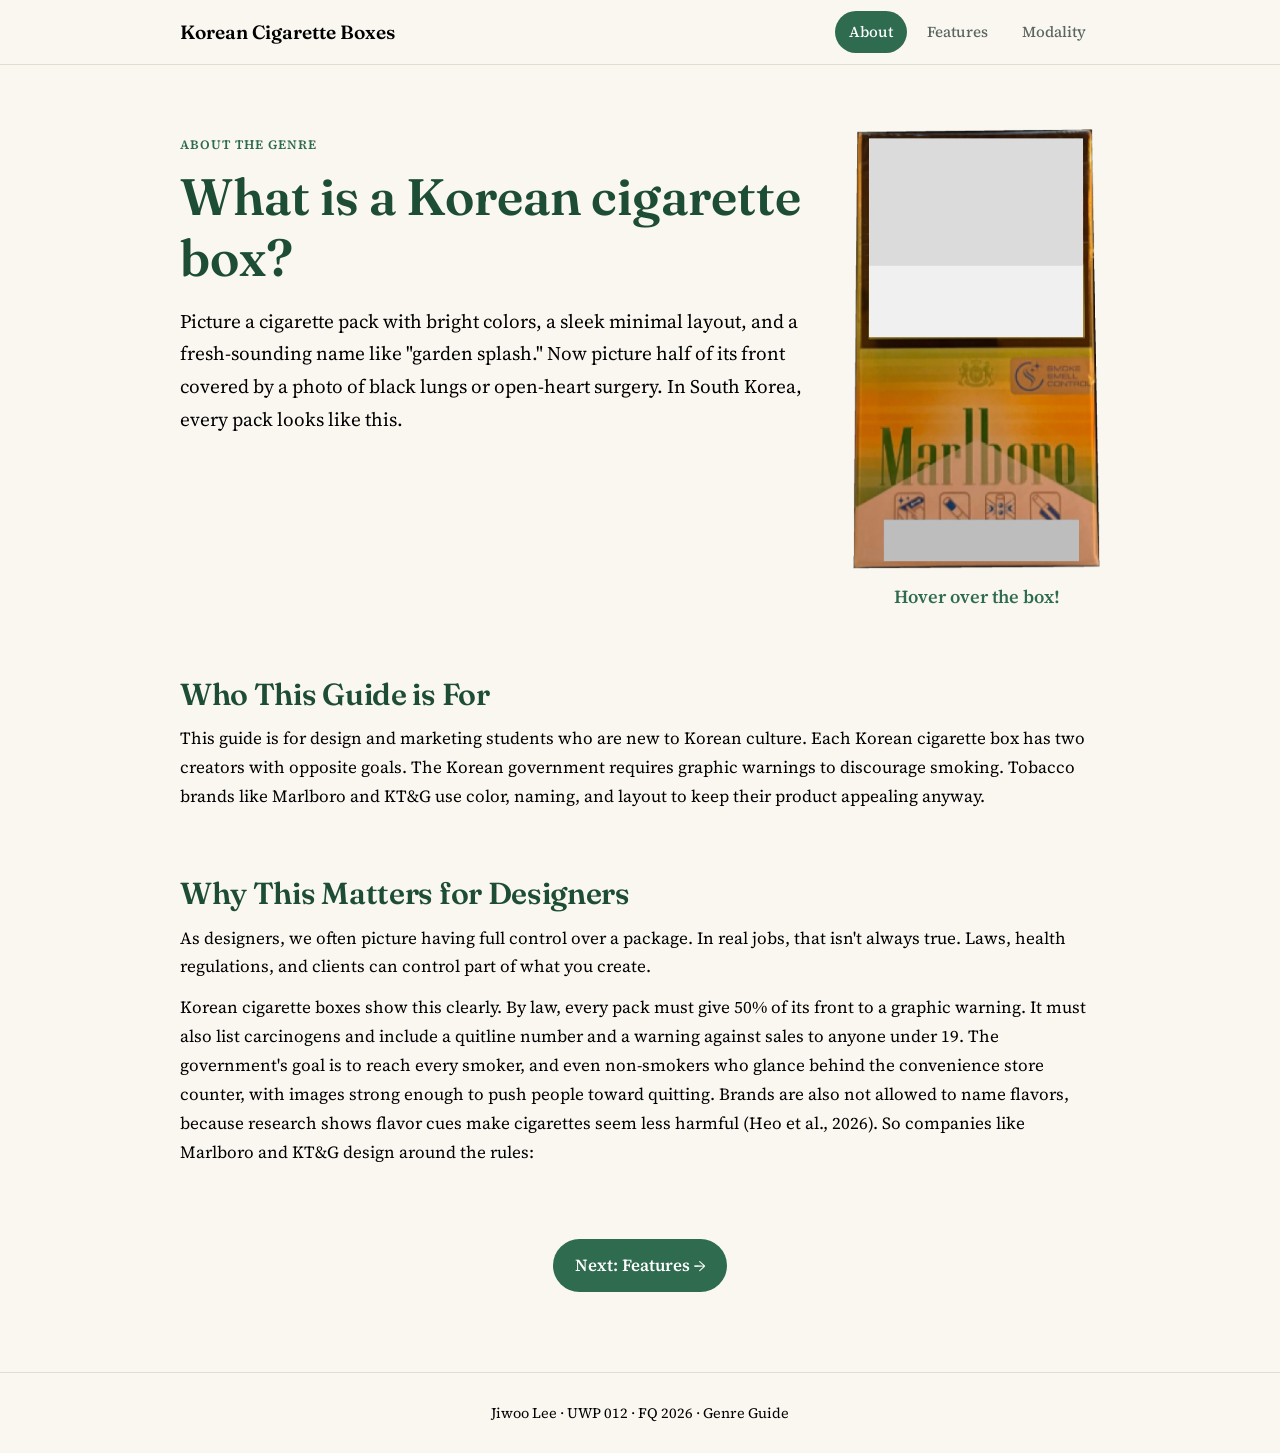
==== commit c42d126f: "Remove the In short box from the home page Co-Authored-By: Claude Opus 5.5 <noreply@anthropic.com>" ====
--- a/index.html
+++ b/index.html
@@ -54,14 +54,6 @@
         <h2>Why This Matters for Designers</h2>
         <p>As designers, we often picture having full control over a package. In real jobs, that isn't always true. Laws, health regulations, and clients can control part of what you create.</p>
         <p>Korean cigarette boxes show this clearly. By law, every pack must give 50% of its front to a graphic warning. It must also list carcinogens and include a quitline number and a warning against sales to anyone under 19. The government's goal is to reach every smoker, and even non-smokers who glance behind the convenience store counter, with images strong enough to push people toward quitting. Brands are also not allowed to name flavors, because research shows flavor cues make cigarettes seem less harmful (Heo et al., 2026). So companies like Marlboro and KT&amp;G design around the rules:</p>
-      </div>
-    </section>
-
-    <section class="section">
-      <div class="container">
-        <div class="callout">
-          <strong>In short:</strong> Korean cigarette boxes have conflicting design elements, as the bottom half is targeting smokers while the top half is discouraging smoking.
-        </div>
       </div>
     </section>
 
